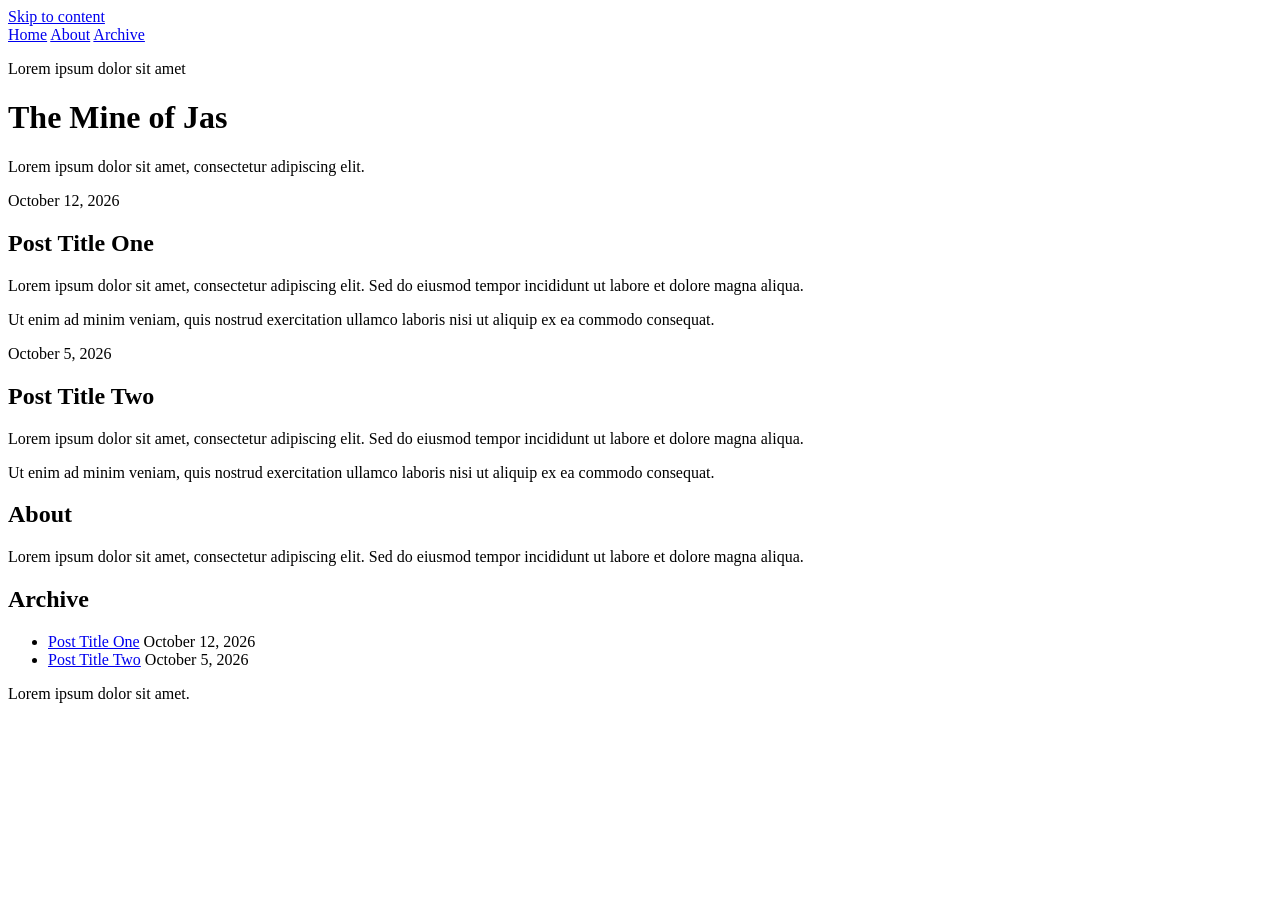
==== index.html @ 2b878d3b "Update index.html" ====
<!doctype html>
<html lang="en">
<head>
  <meta charset="utf-8">
  <meta name="viewport" content="width=device-width, initial-scale=1">
  <meta name="description" content="The Mine of Jas">
  <title>The Mine of Jas</title>
  <link rel="stylesheet" href="./style.css">
</head>
<body>
  <a class="skip-link" href="#main">Skip to content</a>

  <header class="site-header">
    <nav aria-label="Main navigation">
      <a href="./index.html" aria-current="page">Home</a>
      <a href="#about">About</a>
      <a href="#archive">Archive</a>
    </nav>

    <div class="masthead">
      <p class="eyebrow">Lorem ipsum dolor sit amet</p>
      <h1>The Mine of Jas</h1>
      <p class="tagline">Lorem ipsum dolor sit amet, consectetur adipiscing elit.</p>
    </div>
  </header>

  <main id="main" tabindex="-1">
    <section class="posts" aria-label="Recent writing">
      <article id="post-one" class="post-preview">
        <p class="post-date">
          <time datetime="2026-10-12">October 12, 2026</time>
        </p>
        <h2>Post Title One</h2>
        <p>
          Lorem ipsum dolor sit amet, consectetur adipiscing elit.
          Sed do eiusmod tempor incididunt ut labore et dolore
          magna aliqua.
        </p>
        <p>
          Ut enim ad minim veniam, quis nostrud exercitation
          ullamco laboris nisi ut aliquip ex ea commodo consequat.
        </p>
      </article>

      <article id="post-two" class="post-preview">
        <p class="post-date">
          <time datetime="2026-10-05">October 5, 2026</time>
        </p>
        <h2>Post Title Two</h2>
        <p>
          Lorem ipsum dolor sit amet, consectetur adipiscing elit.
          Sed do eiusmod tempor incididunt ut labore et dolore
          magna aliqua.
        </p>
        <p>
          Ut enim ad minim veniam, quis nostrud exercitation
          ullamco laboris nisi ut aliquip ex ea commodo consequat.
        </p>
      </article>
    </section>

    <section id="about" class="end-section" aria-labelledby="about-title">
      <h2 id="about-title">About</h2>
      <p>
        Lorem ipsum dolor sit amet, consectetur adipiscing elit.
        Sed do eiusmod tempor incididunt ut labore et dolore magna aliqua.
      </p>
    </section>

    <section id="archive" class="end-section" aria-labelledby="archive-title">
      <h2 id="archive-title">Archive</h2>
      <ul class="archive-list">
        <li>
          <a href="#post-one">Post Title One</a>
          <span>October 12, 2026</span>
        </li>
        <li>
          <a href="#post-two">Post Title Two</a>
          <span>October 5, 2026</span>
        </li>
      </ul>
    </section>
  </main>

  <footer class="site-footer">
    <p>Lorem ipsum dolor sit amet.</p>
  </footer>
</body>
</html>
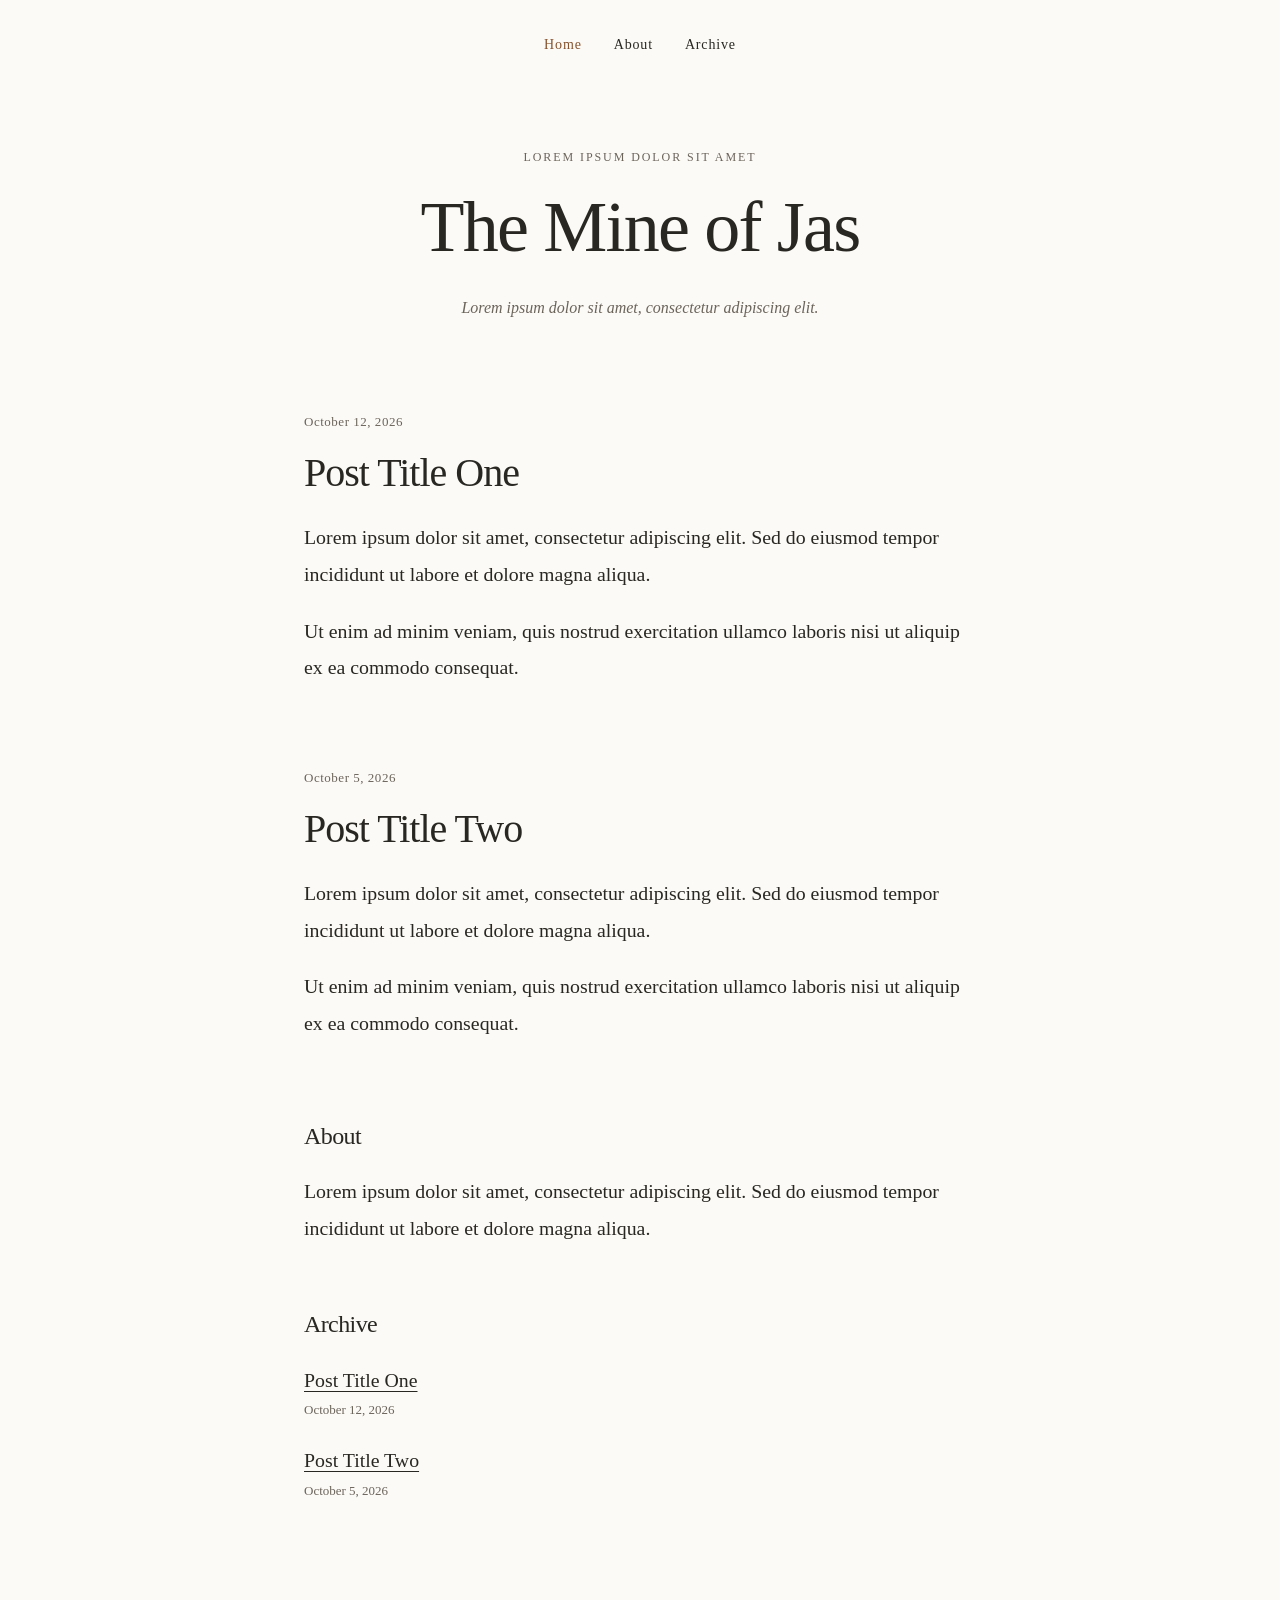
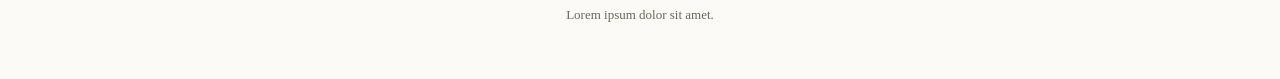
==== commit 38035736: "Update index.html" ====
--- a/index.html
+++ b/index.html
@@ -11,11 +11,11 @@
   <a class="skip-link" href="#main">Skip to content</a>
 
   <header class="site-header">
-    <nav aria-label="Main navigation">
-      <a href="./index.html" aria-current="page">Home</a>
-      <a href="#about">About</a>
-      <a href="#archive">Archive</a>
-    </nav>
+   <nav aria-label="Main navigation">
+  <a href="./index.html" aria-current="page">Home</a>
+  <a href="./about.html">About</a>
+  <a href="./archive.html">Archive</a>
+</nav>
 
     <div class="masthead">
       <p class="eyebrow">Lorem ipsum dolor sit amet</p>
--- a/style.css
+++ b/style.css
@@ -0,0 +1,210 @@
+:root {
+  color-scheme: light;
+  --paper: #fcfaf6;
+  --ink: #292722;
+  --muted: #6b645b;
+  --accent: #87542f;
+  --serif: Georgia, "Palatino Linotype", Palatino,
+    "Book Antiqua", Garamond, serif;
+}
+
+* {
+  box-sizing: border-box;
+}
+
+html {
+  scroll-padding-top: 2rem;
+}
+
+body {
+  margin: 0;
+  background: var(--paper);
+  color: var(--ink);
+  font-family: var(--serif);
+  font-size: clamp(1.0625rem, 1rem + 0.3vw, 1.25rem);
+  line-height: 1.85;
+  -webkit-font-smoothing: antialiased;
+  overflow-wrap: break-word;
+}
+
+a {
+  color: inherit;
+  text-decoration: none;
+}
+
+a:hover {
+  color: var(--accent);
+  text-decoration: underline;
+  text-underline-offset: 0.25em;
+}
+
+a:focus-visible {
+  outline: none;
+  background: #f1dfc6;
+  color: var(--ink);
+  text-decoration: underline;
+}
+
+::selection {
+  background: #f1dfc6;
+  color: var(--ink);
+}
+
+.site-header,
+main,
+.site-footer {
+  width: min(100% - 3rem, 42rem);
+  margin-inline: auto;
+}
+
+/* Navigation */
+
+nav {
+  display: flex;
+  justify-content: center;
+  flex-wrap: wrap;
+  gap: 2rem;
+  padding-block: 2rem;
+  font-size: 0.875rem;
+  letter-spacing: 0.06em;
+}
+
+nav [aria-current="page"] {
+  color: var(--accent);
+}
+
+/* Site title */
+
+.masthead {
+  padding-block: 3.5rem 5.5rem;
+  text-align: center;
+}
+
+.eyebrow {
+  margin: 0 0 1rem;
+  color: var(--muted);
+  font-size: 0.75rem;
+  letter-spacing: 0.16em;
+  text-transform: uppercase;
+}
+
+h1,
+h2 {
+  font-weight: normal;
+  line-height: 1.2;
+  letter-spacing: -0.025em;
+  text-wrap: balance;
+}
+
+h1 {
+  margin: 0;
+  font-size: clamp(2.8rem, 7vw, 4.5rem);
+}
+
+.tagline {
+  margin: 1.4rem 0 0;
+  color: var(--muted);
+  font-size: 1rem;
+  font-style: italic;
+}
+
+/* Blog previews */
+
+.post-preview {
+  margin-bottom: 5rem;
+}
+
+.post-date {
+  margin: 0 0 0.9rem;
+  color: var(--muted);
+  font-size: 0.8125rem;
+  letter-spacing: 0.04em;
+}
+
+h2 {
+  margin: 0 0 1.4rem;
+  font-size: clamp(1.8rem, 4vw, 2.5rem);
+}
+
+p {
+  margin: 0 0 1.25rem;
+}
+
+/* About and archive */
+
+.end-section {
+  margin-top: 4rem;
+}
+
+.end-section h2 {
+  font-size: 1.5rem;
+}
+
+.archive-list {
+  list-style: none;
+  padding: 0;
+  margin: 0;
+}
+
+.archive-list li {
+  margin-bottom: 1.25rem;
+}
+
+.archive-list a {
+  text-decoration: underline;
+  text-decoration-thickness: 0.06em;
+  text-underline-offset: 0.2em;
+}
+
+.archive-list span {
+  display: block;
+  color: var(--muted);
+  font-size: 0.8125rem;
+}
+
+/* Footer */
+
+.site-footer {
+  padding-block: 5rem 2rem;
+  color: var(--muted);
+  text-align: center;
+  font-size: 0.8125rem;
+}
+
+/* Keyboard accessibility */
+
+.skip-link {
+  position: absolute;
+  top: 1rem;
+  left: 1rem;
+  padding: 0.5rem 1rem;
+  background: var(--paper);
+  transform: translateY(-200%);
+}
+
+.skip-link:focus {
+  transform: translateY(0);
+}
+
+/* Mobile layout */
+
+@media (max-width: 480px) {
+  .site-header,
+  main,
+  .site-footer {
+    width: calc(100% - 2.5rem);
+  }
+
+  nav {
+    gap: 1.5rem;
+    padding-block: 1.5rem;
+  }
+
+  .masthead {
+    padding-block: 2.5rem 4rem;
+  }
+
+  .post-preview {
+    margin-bottom: 3.5rem;
+  }
+}
